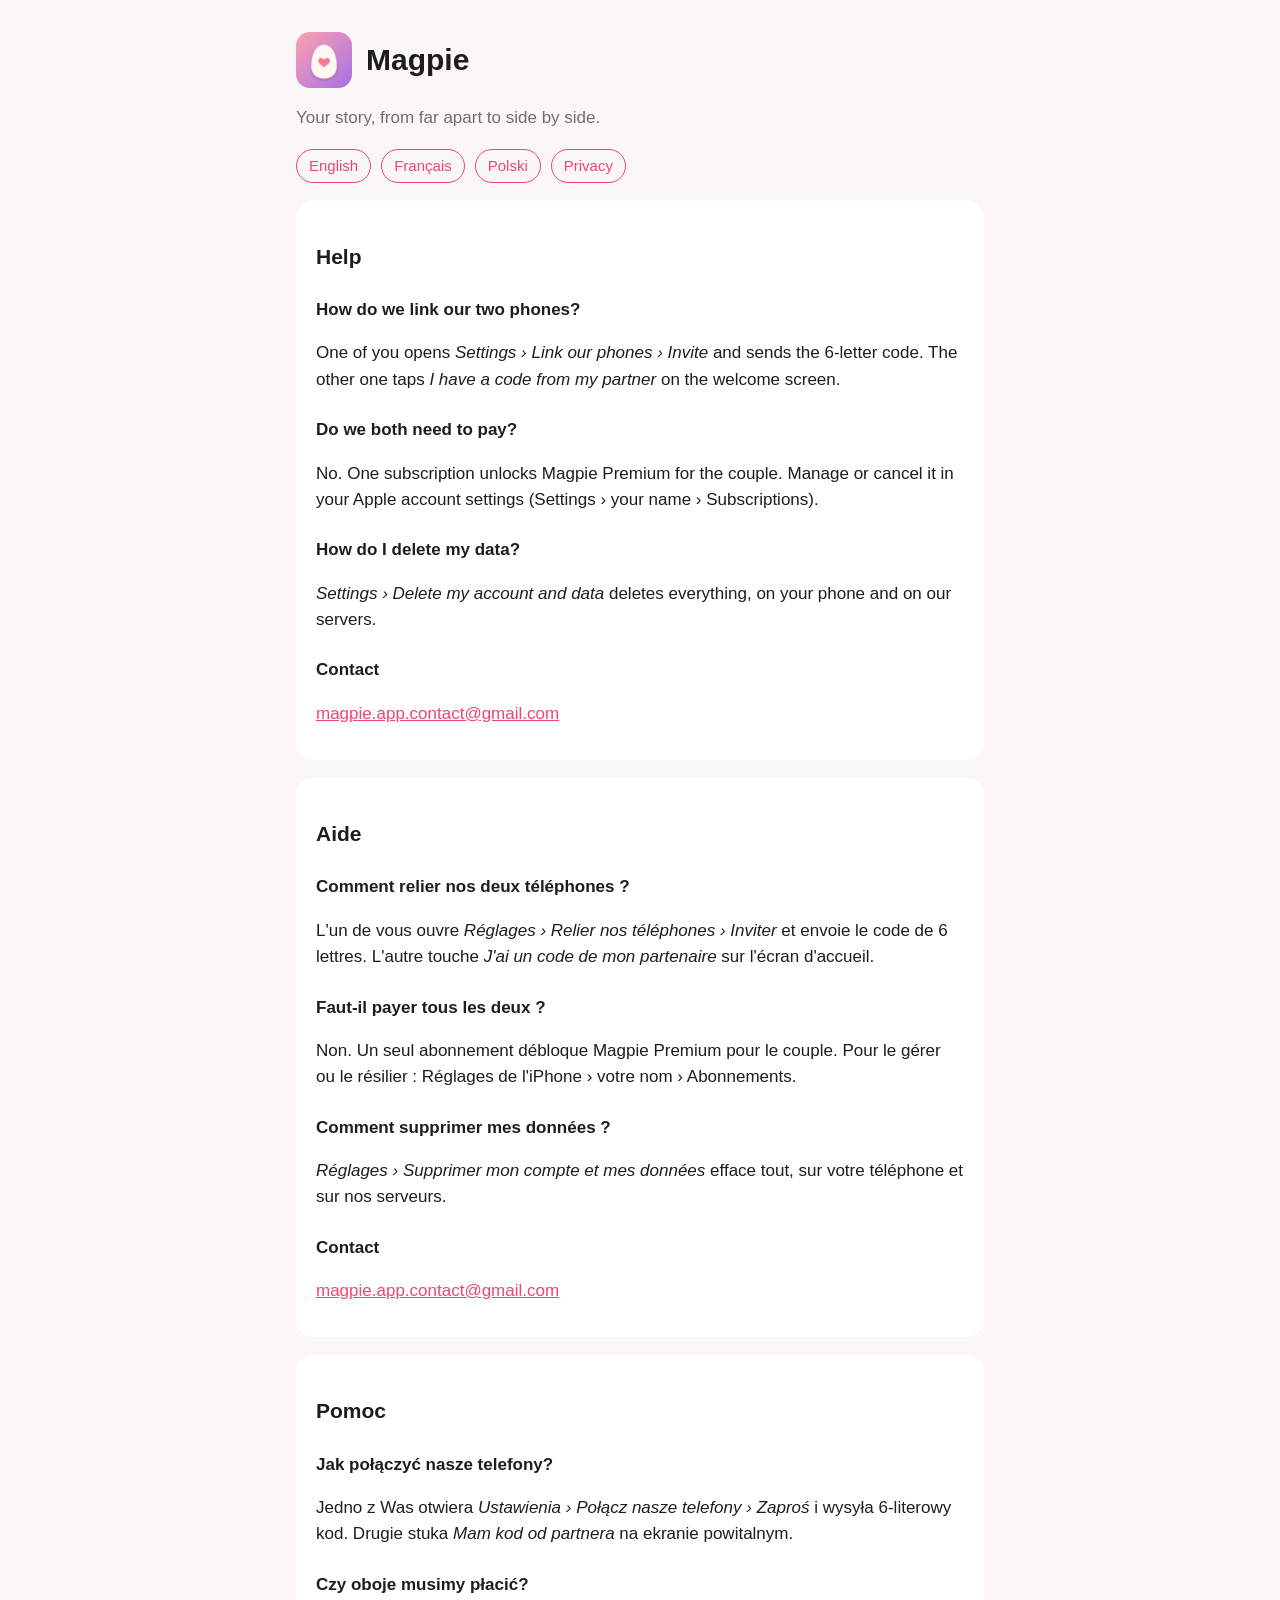
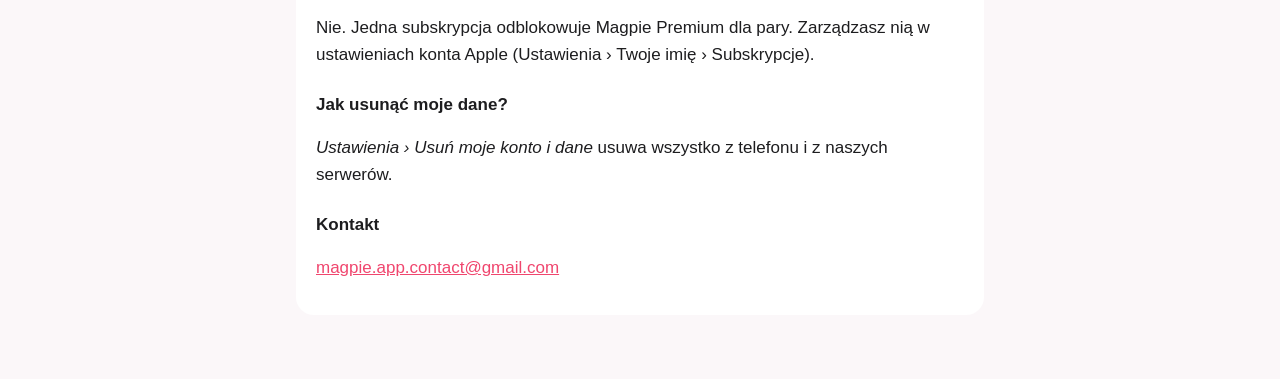
==== index.html @ ab4cfb3c "Magpie: help and privacy pages Co-Authored-By: Claude Opus 5.5 <noreply@anthropic.com>" ====
<!doctype html>
<html lang="en">
<head>
<meta charset="utf-8">
<meta name="viewport" content="width=device-width, initial-scale=1">
<title>Magpie – Help</title>
<link rel="stylesheet" href="style.css">
</head>
<body>
<main>
<header><img src="icon.png" alt=""><h1>Magpie</h1></header>
<p class="muted">Your story, from far apart to side by side.</p>
<nav class="lang"><a href="#en">English</a><a href="#fr">Français</a><a href="#pl">Polski</a><a href="privacy.html">Privacy</a></nav>

<section class="card" id="en">
<h2>Help</h2>
<h3>How do we link our two phones?</h3>
<p>One of you opens <em>Settings › Link our phones › Invite</em> and sends the 6-letter code. The other one taps <em>I have a code from my partner</em> on the welcome screen.</p>
<h3>Do we both need to pay?</h3>
<p>No. One subscription unlocks Magpie Premium for the couple. Manage or cancel it in your Apple account settings (Settings › your name › Subscriptions).</p>
<h3>How do I delete my data?</h3>
<p><em>Settings › Delete my account and data</em> deletes everything, on your phone and on our servers.</p>
<h3>Contact</h3>
<p><a href="mailto:magpie.app.contact@gmail.com">magpie.app.contact@gmail.com</a></p>
</section>

<section class="card" id="fr">
<h2>Aide</h2>
<h3>Comment relier nos deux téléphones ?</h3>
<p>L'un de vous ouvre <em>Réglages › Relier nos téléphones › Inviter</em> et envoie le code de 6 lettres. L'autre touche <em>J'ai un code de mon partenaire</em> sur l'écran d'accueil.</p>
<h3>Faut-il payer tous les deux ?</h3>
<p>Non. Un seul abonnement débloque Magpie Premium pour le couple. Pour le gérer ou le résilier : Réglages de l'iPhone › votre nom › Abonnements.</p>
<h3>Comment supprimer mes données ?</h3>
<p><em>Réglages › Supprimer mon compte et mes données</em> efface tout, sur votre téléphone et sur nos serveurs.</p>
<h3>Contact</h3>
<p><a href="mailto:magpie.app.contact@gmail.com">magpie.app.contact@gmail.com</a></p>
</section>

<section class="card" id="pl">
<h2>Pomoc</h2>
<h3>Jak połączyć nasze telefony?</h3>
<p>Jedno z Was otwiera <em>Ustawienia › Połącz nasze telefony › Zaproś</em> i wysyła 6-literowy kod. Drugie stuka <em>Mam kod od partnera</em> na ekranie powitalnym.</p>
<h3>Czy oboje musimy płacić?</h3>
<p>Nie. Jedna subskrypcja odblokowuje Magpie Premium dla pary. Zarządzasz nią w ustawieniach konta Apple (Ustawienia › Twoje imię › Subskrypcje).</p>
<h3>Jak usunąć moje dane?</h3>
<p><em>Ustawienia › Usuń moje konto i dane</em> usuwa wszystko z telefonu i z naszych serwerów.</p>
<h3>Kontakt</h3>
<p><a href="mailto:magpie.app.contact@gmail.com">magpie.app.contact@gmail.com</a></p>
</section>
</main>
</body>
</html>
---- style.css ----
:root { color-scheme: light dark; --pink: #f0466e; --text: #1d1d1f; --muted: #6e6e73; --bg: #fbf7f9; --card: #ffffff; }
@media (prefers-color-scheme: dark) { :root { --text: #f5f5f7; --muted: #a1a1a6; --bg: #141214; --card: #1f1c1f; } }
* { box-sizing: border-box; }
body { margin: 0; font: 17px/1.55 -apple-system, BlinkMacSystemFont, "Segoe UI", sans-serif; color: var(--text); background: var(--bg); }
main { max-width: 720px; margin: 0 auto; padding: 32px 16px 64px; }
header { display: flex; align-items: center; gap: 14px; margin-bottom: 8px; }
header img { width: 56px; height: 56px; border-radius: 14px; }
h1 { font-size: 30px; margin: 0; }
h2 { margin-top: 36px; font-size: 21px; }
h3 { margin-top: 24px; font-size: 17px; }
.muted { color: var(--muted); }
nav.lang { margin: 18px 0 8px; display: flex; gap: 10px; flex-wrap: wrap; }
nav.lang a, .button { color: var(--pink); text-decoration: none; border: 1px solid var(--pink); border-radius: 999px; padding: 4px 12px; font-size: 15px; }
section.card { background: var(--card); border-radius: 18px; padding: 4px 20px 16px; margin-top: 18px; }
a { color: var(--pink); }
ul { padding-left: 22px; }
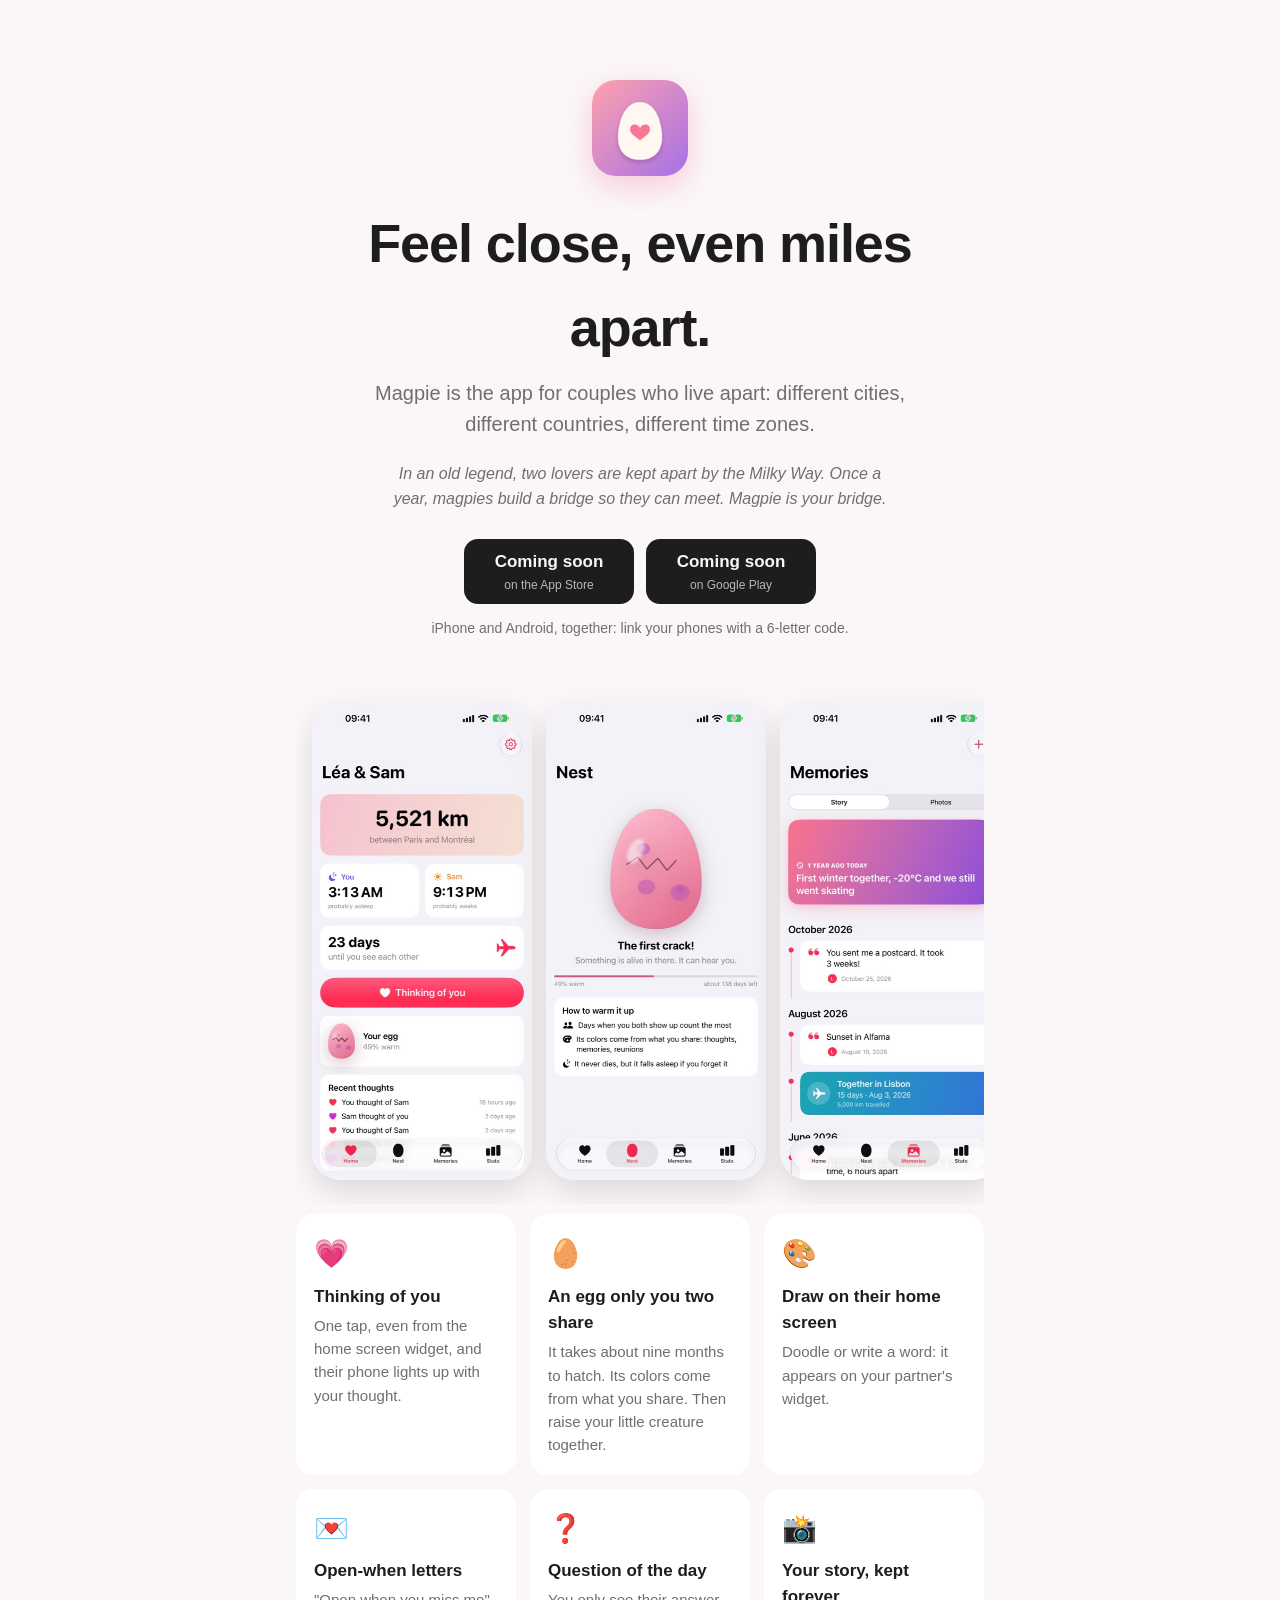
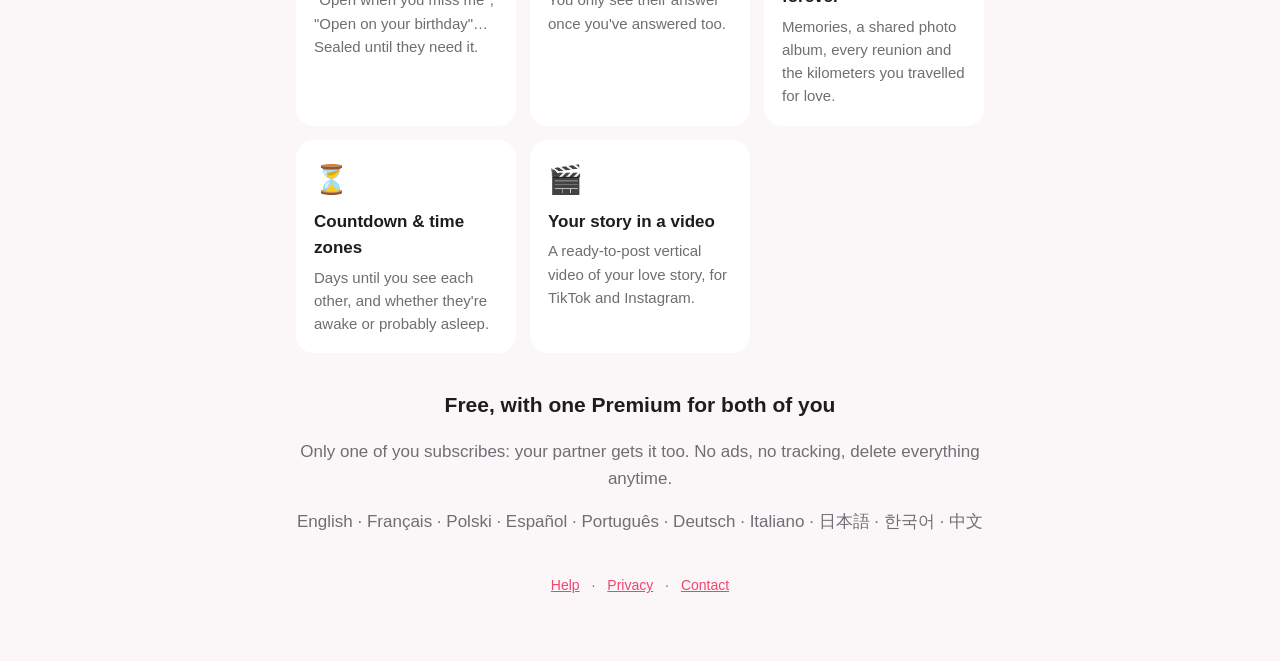
==== commit fb38d0e1: "Magpie: landing page, help moved to help.html Co-Authored-By: Claude Opus 5.5 <noreply@anthropic.com" ====
--- a/index.html
+++ b/index.html
@@ -3,50 +3,75 @@
 <head>
 <meta charset="utf-8">
 <meta name="viewport" content="width=device-width, initial-scale=1">
-<title>Magpie – Help</title>
+<title>Magpie – Long distance love</title>
+<meta name="description" content="Magpie is the app for couples who live apart: think of each other, hatch an egg together, draw on each other's home screen, and keep your whole story.">
+<meta property="og:title" content="Magpie – Long distance love">
+<meta property="og:description" content="Feel close, even miles apart. One subscription for both of you.">
+<meta property="og:image" content="https://zwyss1234.github.io/magpie/img/1-home.jpg">
+<link rel="icon" href="icon.png">
 <link rel="stylesheet" href="style.css">
+<style>
+  .hero { text-align: center; padding: 48px 16px 24px; }
+  .hero img.logo { width: 96px; height: 96px; border-radius: 24px; box-shadow: 0 10px 30px rgba(240, 70, 110, .25); }
+  .hero h1 { font-size: clamp(34px, 7vw, 54px); margin: 18px 0 8px; letter-spacing: -0.02em; }
+  .hero p.lead { font-size: 20px; color: var(--muted); max-width: 560px; margin: 0 auto; }
+  .legend { font-style: italic; color: var(--muted); max-width: 520px; margin: 22px auto 0; font-size: 16px; }
+  .stores { display: flex; gap: 12px; justify-content: center; flex-wrap: wrap; margin: 28px 0 6px; }
+  .store { background: var(--text); color: var(--bg); border-radius: 14px; padding: 10px 18px; font-weight: 600; text-decoration: none; min-width: 170px; }
+  .store small { display: block; font-weight: 400; opacity: .7; font-size: 12px; }
+  .shots { display: flex; gap: 14px; overflow-x: auto; padding: 24px 16px; scroll-snap-type: x mandatory; justify-content: safe center; }
+  .shots img { width: 220px; flex: 0 0 auto; border-radius: 28px; box-shadow: 0 12px 30px rgba(0,0,0,.12); scroll-snap-align: center; }
+  .features { display: grid; grid-template-columns: repeat(auto-fit, minmax(220px, 1fr)); gap: 14px; margin-top: 10px; }
+  .feature { background: var(--card); border-radius: 18px; padding: 18px; }
+  .feature .emoji { font-size: 28px; }
+  .feature h3 { margin: 8px 0 4px; font-size: 17px; }
+  .feature p { margin: 0; color: var(--muted); font-size: 15px; }
+  .price { text-align: center; margin: 36px 0 8px; }
+  footer { text-align: center; color: var(--muted); font-size: 14px; margin-top: 40px; }
+  footer a { margin: 0 8px; }
+</style>
 </head>
 <body>
 <main>
-<header><img src="icon.png" alt=""><h1>Magpie</h1></header>
-<p class="muted">Your story, from far apart to side by side.</p>
-<nav class="lang"><a href="#en">English</a><a href="#fr">Français</a><a href="#pl">Polski</a><a href="privacy.html">Privacy</a></nav>
+  <section class="hero">
+    <img class="logo" src="icon.png" alt="Magpie">
+    <h1>Feel close, even miles apart.</h1>
+    <p class="lead">Magpie is the app for couples who live apart: different cities, different countries, different time zones.</p>
+    <p class="legend">In an old legend, two lovers are kept apart by the Milky Way. Once a year, magpies build a bridge so they can meet. Magpie is your bridge.</p>
+    <div class="stores">
+      <span class="store">Coming soon<small>on the App Store</small></span>
+      <span class="store">Coming soon<small>on Google Play</small></span>
+    </div>
+    <p class="muted" style="font-size:14px">iPhone and Android, together: link your phones with a 6-letter code.</p>
+  </section>
 
-<section class="card" id="en">
-<h2>Help</h2>
-<h3>How do we link our two phones?</h3>
-<p>One of you opens <em>Settings › Link our phones › Invite</em> and sends the 6-letter code. The other one taps <em>I have a code from my partner</em> on the welcome screen.</p>
-<h3>Do we both need to pay?</h3>
-<p>No. One subscription unlocks Magpie Premium for the couple. Manage or cancel it in your Apple account settings (Settings › your name › Subscriptions).</p>
-<h3>How do I delete my data?</h3>
-<p><em>Settings › Delete my account and data</em> deletes everything, on your phone and on our servers.</p>
-<h3>Contact</h3>
-<p><a href="mailto:magpie.app.contact@gmail.com">magpie.app.contact@gmail.com</a></p>
-</section>
+  <div class="shots">
+    <img src="img/1-home.jpg" alt="Home: distance, their time, countdown and Thinking of you">
+    <img src="img/2-nest.jpg" alt="Your shared egg">
+    <img src="img/3-memories.jpg" alt="Your journal of memories">
+    <img src="img/4-stats.jpg" alt="Your story in numbers">
+  </div>
 
-<section class="card" id="fr">
-<h2>Aide</h2>
-<h3>Comment relier nos deux téléphones ?</h3>
-<p>L'un de vous ouvre <em>Réglages › Relier nos téléphones › Inviter</em> et envoie le code de 6 lettres. L'autre touche <em>J'ai un code de mon partenaire</em> sur l'écran d'accueil.</p>
-<h3>Faut-il payer tous les deux ?</h3>
-<p>Non. Un seul abonnement débloque Magpie Premium pour le couple. Pour le gérer ou le résilier : Réglages de l'iPhone › votre nom › Abonnements.</p>
-<h3>Comment supprimer mes données ?</h3>
-<p><em>Réglages › Supprimer mon compte et mes données</em> efface tout, sur votre téléphone et sur nos serveurs.</p>
-<h3>Contact</h3>
-<p><a href="mailto:magpie.app.contact@gmail.com">magpie.app.contact@gmail.com</a></p>
-</section>
+  <section class="features">
+    <div class="feature"><div class="emoji">💗</div><h3>Thinking of you</h3><p>One tap, even from the home screen widget, and their phone lights up with your thought.</p></div>
+    <div class="feature"><div class="emoji">🥚</div><h3>An egg only you two share</h3><p>It takes about nine months to hatch. Its colors come from what you share. Then raise your little creature together.</p></div>
+    <div class="feature"><div class="emoji">🎨</div><h3>Draw on their home screen</h3><p>Doodle or write a word: it appears on your partner's widget.</p></div>
+    <div class="feature"><div class="emoji">💌</div><h3>Open-when letters</h3><p>"Open when you miss me", "Open on your birthday"… Sealed until they need it.</p></div>
+    <div class="feature"><div class="emoji">❓</div><h3>Question of the day</h3><p>You only see their answer once you've answered too.</p></div>
+    <div class="feature"><div class="emoji">📸</div><h3>Your story, kept forever</h3><p>Memories, a shared photo album, every reunion and the kilometers you travelled for love.</p></div>
+    <div class="feature"><div class="emoji">⏳</div><h3>Countdown & time zones</h3><p>Days until you see each other, and whether they're awake or probably asleep.</p></div>
+    <div class="feature"><div class="emoji">🎬</div><h3>Your story in a video</h3><p>A ready-to-post vertical video of your love story, for TikTok and Instagram.</p></div>
+  </section>
 
-<section class="card" id="pl">
-<h2>Pomoc</h2>
-<h3>Jak połączyć nasze telefony?</h3>
-<p>Jedno z Was otwiera <em>Ustawienia › Połącz nasze telefony › Zaproś</em> i wysyła 6-literowy kod. Drugie stuka <em>Mam kod od partnera</em> na ekranie powitalnym.</p>
-<h3>Czy oboje musimy płacić?</h3>
-<p>Nie. Jedna subskrypcja odblokowuje Magpie Premium dla pary. Zarządzasz nią w ustawieniach konta Apple (Ustawienia › Twoje imię › Subskrypcje).</p>
-<h3>Jak usunąć moje dane?</h3>
-<p><em>Ustawienia › Usuń moje konto i dane</em> usuwa wszystko z telefonu i z naszych serwerów.</p>
-<h3>Kontakt</h3>
-<p><a href="mailto:magpie.app.contact@gmail.com">magpie.app.contact@gmail.com</a></p>
-</section>
+  <section class="price">
+    <h2>Free, with one Premium for both of you</h2>
+    <p class="muted">Only one of you subscribes: your partner gets it too. No ads, no tracking, delete everything anytime.</p>
+    <p class="muted">English · Français · Polski · Español · Português · Deutsch · Italiano · 日本語 · 한국어 · 中文</p>
+  </section>
+
+  <footer>
+    <a href="help.html">Help</a> · <a href="privacy.html">Privacy</a> · <a href="mailto:magpie.app.contact@gmail.com">Contact</a>
+  </footer>
 </main>
 </body>
 </html>
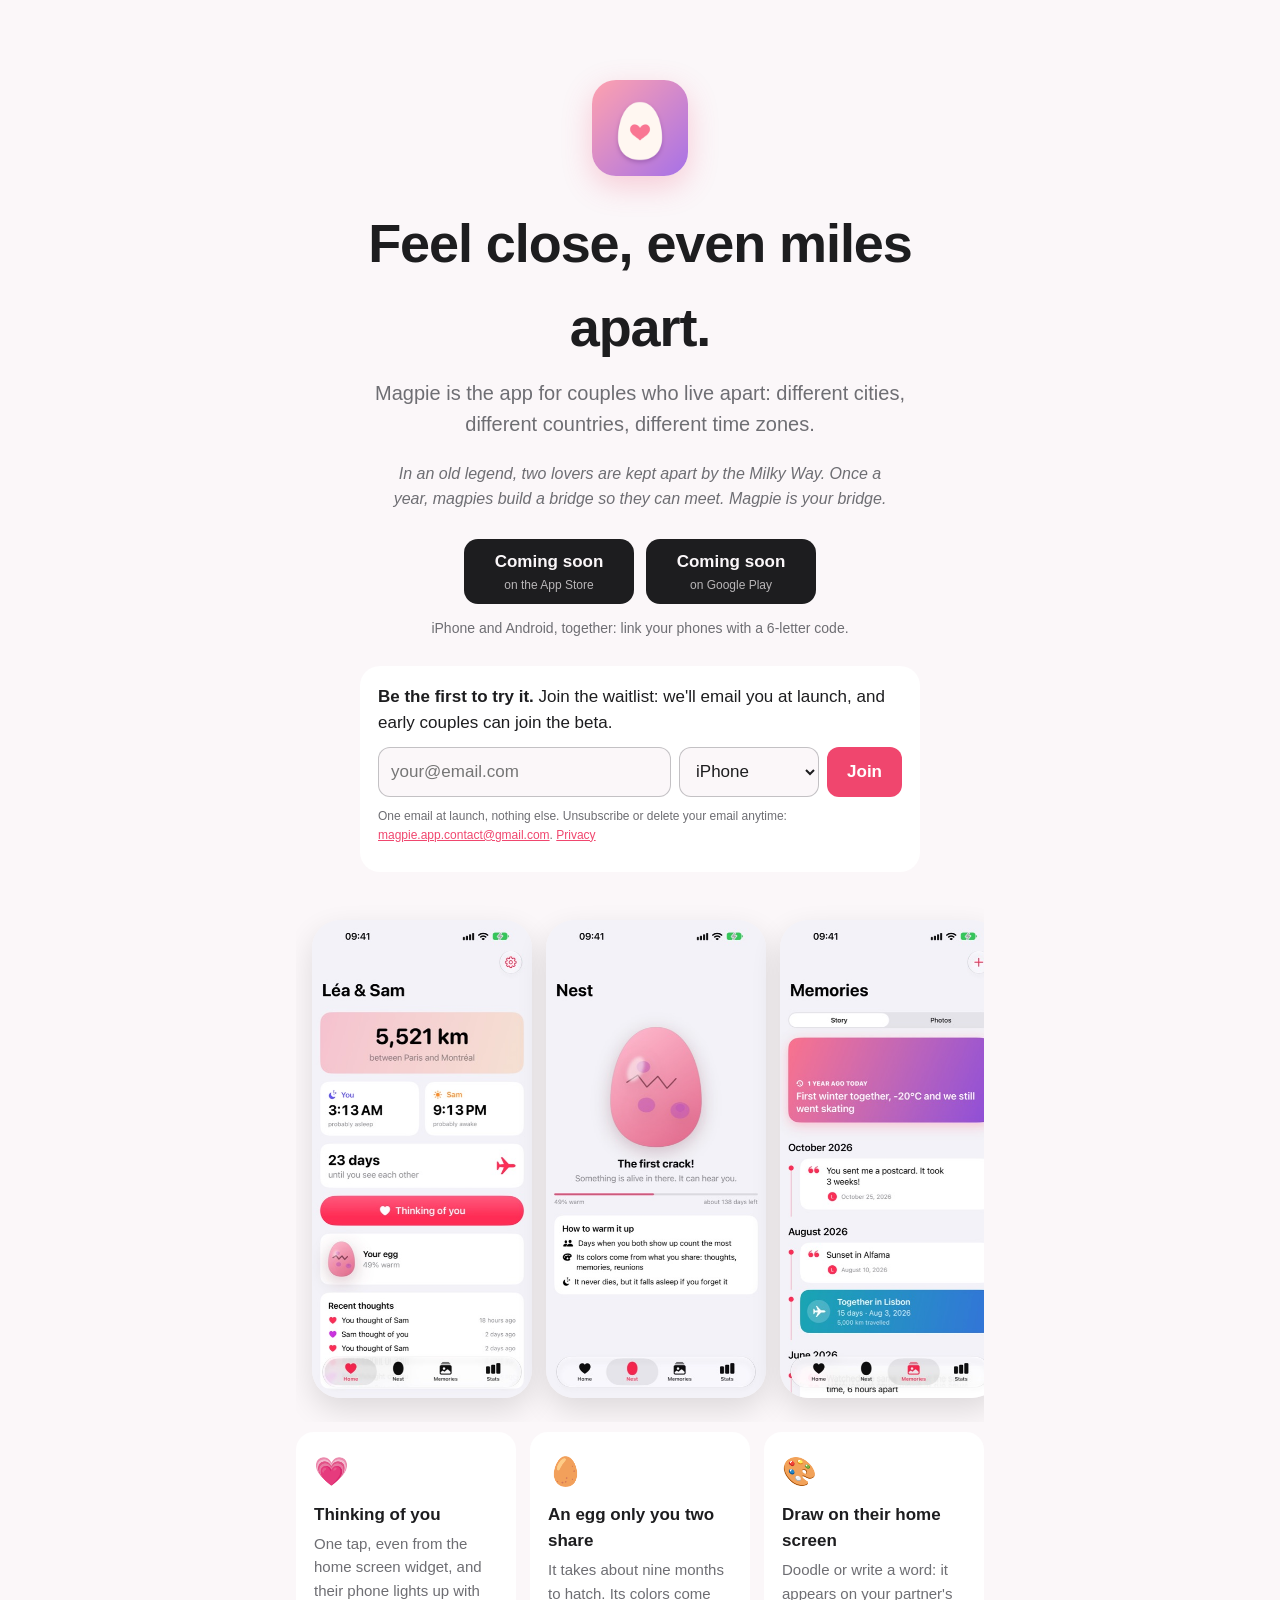
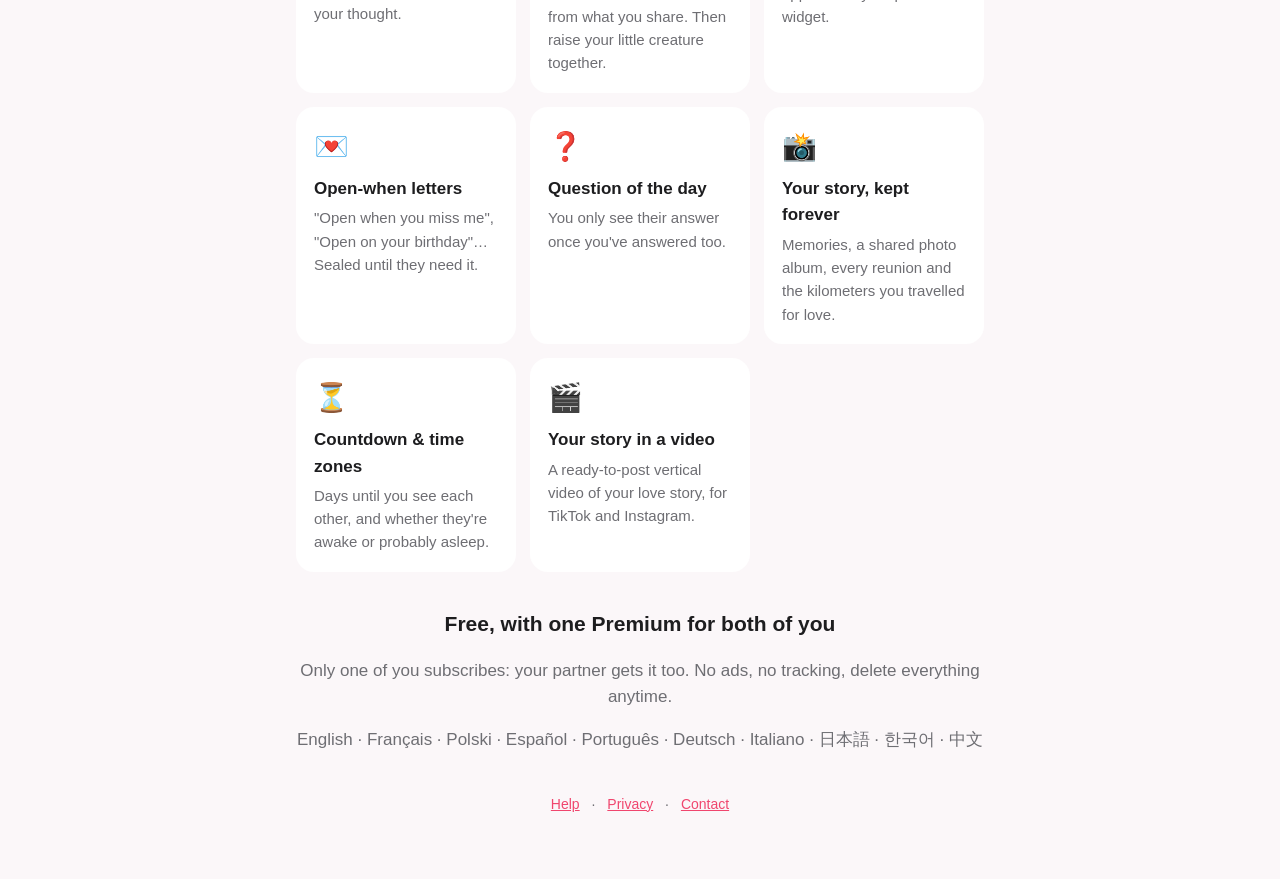
==== commit 110cb5d3: "Add waitlist form and privacy note Co-Authored-By: Claude Opus 5.5 <noreply@anthropic.com>" ====
--- a/index.html
+++ b/index.html
@@ -28,6 +28,15 @@
   .feature p { margin: 0; color: var(--muted); font-size: 15px; }
   .price { text-align: center; margin: 36px 0 8px; }
   footer { text-align: center; color: var(--muted); font-size: 14px; margin-top: 40px; }
+  .waitlist { background: var(--card); border-radius: 20px; padding: 18px; max-width: 560px; margin: 26px auto 0; text-align: left; }
+  .waitlist p { margin: 0 0 10px; }
+  .waitlist .row { display: flex; gap: 8px; flex-wrap: wrap; }
+  .waitlist input, .waitlist select { flex: 1 1 180px; min-width: 0; font: inherit; padding: 11px 12px; border-radius: 12px;
+    border: 1px solid color-mix(in srgb, var(--muted) 40%, transparent); background: var(--bg); color: var(--text); }
+  .waitlist select { flex: 0 1 140px; }
+  .waitlist button { font: inherit; font-weight: 600; padding: 11px 20px; border-radius: 12px; border: 0; background: var(--pink); color: #fff; cursor: pointer; }
+  .waitlist .fine { font-size: 12px; color: var(--muted); margin-top: 10px; }
+  #status { font-weight: 600; margin: 8px 0 0; }
   footer a { margin: 0 8px; }
 </style>
 </head>
@@ -43,6 +52,20 @@
       <span class="store">Coming soon<small>on Google Play</small></span>
     </div>
     <p class="muted" style="font-size:14px">iPhone and Android, together: link your phones with a 6-letter code.</p>
+    <form id="waitlist" class="waitlist">
+      <p><strong>Be the first to try it.</strong> Join the waitlist: we'll email you at launch, and early couples can join the beta.</p>
+      <div class="row">
+        <input type="email" id="email" required placeholder="your@email.com" autocomplete="email" aria-label="Email">
+        <select id="platform" aria-label="Phone">
+          <option value="iphone">iPhone</option>
+          <option value="android">Android</option>
+          <option value="both">One of each</option>
+        </select>
+        <button type="submit">Join</button>
+      </div>
+      <p class="fine">One email at launch, nothing else. Unsubscribe or delete your email anytime: <a href="mailto:magpie.app.contact@gmail.com">magpie.app.contact@gmail.com</a>. <a href="privacy.html">Privacy</a></p>
+      <p id="status" role="status"></p>
+    </form>
   </section>
 
   <div class="shots">
@@ -73,5 +96,33 @@
     <a href="help.html">Help</a> · <a href="privacy.html">Privacy</a> · <a href="mailto:magpie.app.contact@gmail.com">Contact</a>
   </footer>
 </main>
+<script>
+// Adds the email to the Magpie waitlist (Supabase). The public key can only insert, never read the list.
+const SUPABASE = "https://crdvxemnurfwjvztpykg.supabase.co";
+const KEY = "sb_publishable_69IFvjjlGMx-WmCalLf8LA_6fEjCQSe";
+document.getElementById("waitlist").addEventListener("submit", async (event) => {
+  event.preventDefault();
+  const status = document.getElementById("status");
+  const button = event.target.querySelector("button");
+  button.disabled = true;
+  status.textContent = "…";
+  try {
+    const res = await fetch(SUPABASE + "/rest/v1/waitlist", {
+      method: "POST",
+      headers: { apikey: KEY, Authorization: "Bearer " + KEY, "Content-Type": "application/json", Prefer: "return=minimal" },
+      body: JSON.stringify({
+        email: document.getElementById("email").value.trim().toLowerCase(),
+        platform: document.getElementById("platform").value,
+        lang: (navigator.language || "").slice(0, 10),
+      }),
+    });
+    // 409 = already on the list: same happy message.
+    status.textContent = (res.ok || res.status === 409) ? "You're on the list 💞 See you at launch!" : "Something went wrong. Try again in a moment.";
+  } catch {
+    status.textContent = "No connection. Try again in a moment.";
+  }
+  button.disabled = false;
+});
+</script>
 </body>
 </html>
